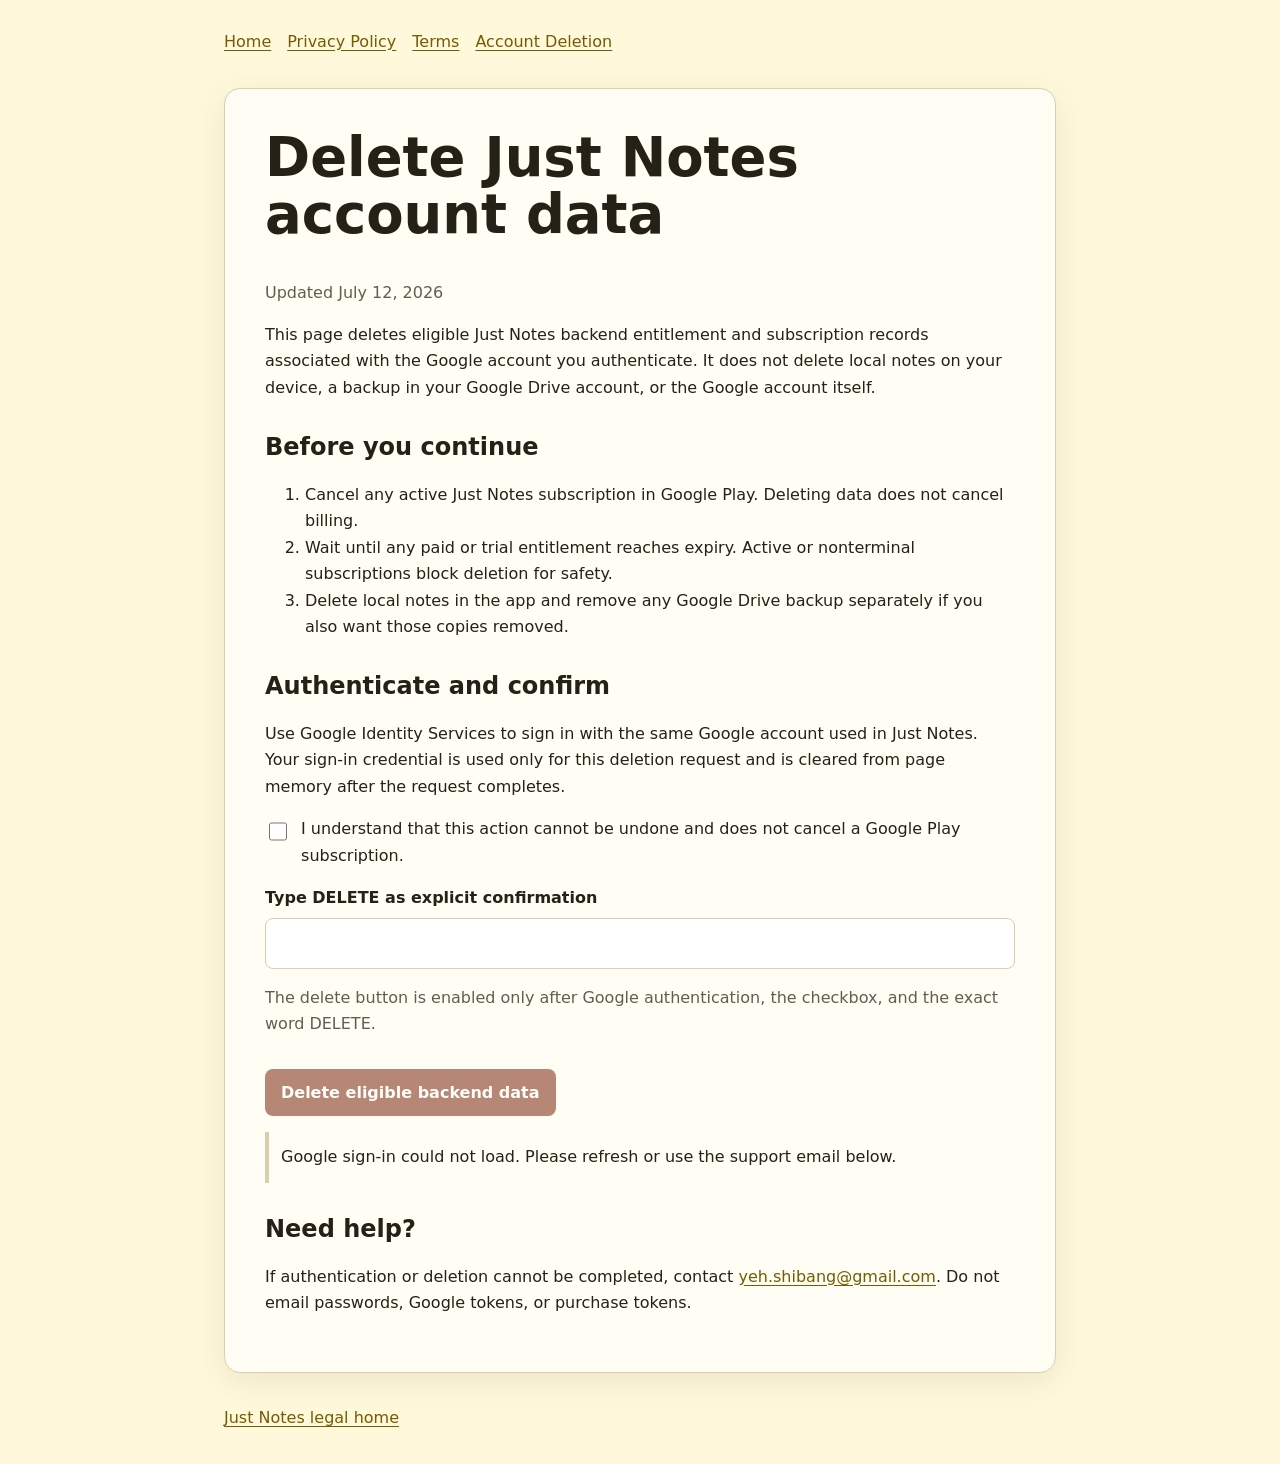
==== site/account-deletion/index.html @ 43fa4bcf "Publish Just Notes compliance pages" ====
<!doctype html>
<html lang="en">
<head>
  <meta charset="utf-8">
  <meta name="viewport" content="width=device-width, initial-scale=1">
  <meta name="referrer" content="no-referrer">
  <meta name="description" content="Secure Just Notes account-data deletion request.">
  <title>Account Deletion — Just Notes</title>
  <link rel="stylesheet" href="../styles.css">
  <script src="https://accounts.google.com/gsi/client" async defer></script>
  <script src="./delete-account.js" defer></script>
</head>
<body>
  <header><nav aria-label="Legal navigation"><a href="../">Home</a><a href="../privacy-policy/">Privacy Policy</a><a href="../terms-of-service/">Terms</a><a href="./">Account Deletion</a></nav></header>
  <main>
    <h1>Delete Just Notes account data</h1>
    <p class="updated">Updated July 12, 2026</p>
    <p>This page deletes eligible Just Notes backend entitlement and subscription records associated with the Google account you authenticate. It does not delete local notes on your device, a backup in your Google Drive account, or the Google account itself.</p>

    <h2>Before you continue</h2>
    <ol>
      <li>Cancel any active Just Notes subscription in Google Play. Deleting data does not cancel billing.</li>
      <li>Wait until any paid or trial entitlement reaches expiry. Active or nonterminal subscriptions block deletion for safety.</li>
      <li>Delete local notes in the app and remove any Google Drive backup separately if you also want those copies removed.</li>
    </ol>

    <h2>Authenticate and confirm</h2>
    <p>Use Google Identity Services to sign in with the same Google account used in Just Notes. Your sign-in credential is used only for this deletion request and is cleared from page memory after the request completes.</p>
    <div id="google-signin" aria-label="Sign in with Google"></div>

    <label class="check-row"><input id="understand" type="checkbox"> <span>I understand that this action cannot be undone and does not cancel a Google Play subscription.</span></label>
    <label for="confirmation">Type <strong>DELETE</strong> as explicit confirmation</label>
    <input id="confirmation" type="text" autocomplete="off" spellcheck="false" aria-describedby="confirmation-help">
    <p id="confirmation-help" class="muted">The delete button is enabled only after Google authentication, the checkbox, and the exact word DELETE.</p>
    <button id="delete-account" type="button" disabled>Delete eligible backend data</button>
    <p id="status" class="status" role="status" aria-live="polite">Sign in to begin.</p>

    <h2>Need help?</h2>
    <p>If authentication or deletion cannot be completed, contact <a href="mailto:yeh.shibang@gmail.com">yeh.shibang@gmail.com</a>. Do not email passwords, Google tokens, or purchase tokens.</p>
  </main>
  <footer><a href="../">Just Notes legal home</a></footer>
</body>
</html>
---- site/styles.css ----
:root {
  color-scheme: light dark;
  --paper: #fff8db;
  --surface: #fffdf4;
  --ink: #252117;
  --muted: #625d50;
  --accent: #755c00;
  --border: #d8cfae;
  --focus: #005fcc;
}

* { box-sizing: border-box; }

body {
  margin: 0;
  font-family: system-ui, -apple-system, BlinkMacSystemFont, "Segoe UI", sans-serif;
  line-height: 1.65;
  color: var(--ink);
  background: var(--paper);
}

a { color: var(--accent); text-underline-offset: 0.18em; }
a:focus-visible, button:focus-visible, input:focus-visible {
  outline: 3px solid var(--focus);
  outline-offset: 3px;
}

header, main, footer {
  width: min(52rem, calc(100% - 2rem));
  margin-inline: auto;
}

header { padding: 1.25rem 0 0.5rem; }
nav { display: flex; flex-wrap: wrap; gap: 0.5rem 1rem; }
nav a, .button, button {
  min-height: 44px;
  display: inline-flex;
  align-items: center;
}

main {
  margin-block: 1rem 2rem;
  padding: clamp(1.25rem, 4vw, 2.5rem);
  background: var(--surface);
  border: 1px solid var(--border);
  border-radius: 1rem;
  box-shadow: 0 0.5rem 2rem rgb(80 64 0 / 10%);
}

h1 { font-size: clamp(2rem, 8vw, 3.4rem); line-height: 1.05; margin-top: 0; }
h2 { margin-top: 2rem; line-height: 1.2; }
.eyebrow, .updated, .muted { color: var(--muted); }
.cards { display: grid; gap: 1rem; grid-template-columns: repeat(auto-fit, minmax(13rem, 1fr)); }
.card { padding: 1rem; border: 1px solid var(--border); border-radius: 0.75rem; }

label { display: block; margin: 1rem 0 0.4rem; font-weight: 650; }
input[type="text"] {
  width: 100%;
  min-height: 48px;
  padding: 0.7rem;
  border: 1px solid var(--border);
  border-radius: 0.5rem;
  font: inherit;
  background: Canvas;
  color: CanvasText;
}
.check-row { display: flex; gap: 0.7rem; align-items: flex-start; font-weight: 400; }
.check-row input { margin-top: 0.35rem; inline-size: 1.2rem; block-size: 1.2rem; }
button {
  margin-top: 1rem;
  padding: 0.65rem 1rem;
  border: 0;
  border-radius: 0.5rem;
  font: inherit;
  font-weight: 700;
  color: white;
  background: #7d270e;
  cursor: pointer;
}
button:disabled { opacity: 0.55; cursor: not-allowed; }
.status { min-height: 3rem; padding: 0.75rem; border-left: 4px solid var(--border); }
footer { padding-bottom: 2rem; color: var(--muted); }

@media (prefers-color-scheme: dark) {
  :root {
    --paper: #18160f;
    --surface: #232016;
    --ink: #f6efd8;
    --muted: #c9bea0;
    --accent: #f3d66c;
    --border: #564d34;
    --focus: #81b8ff;
  }
}
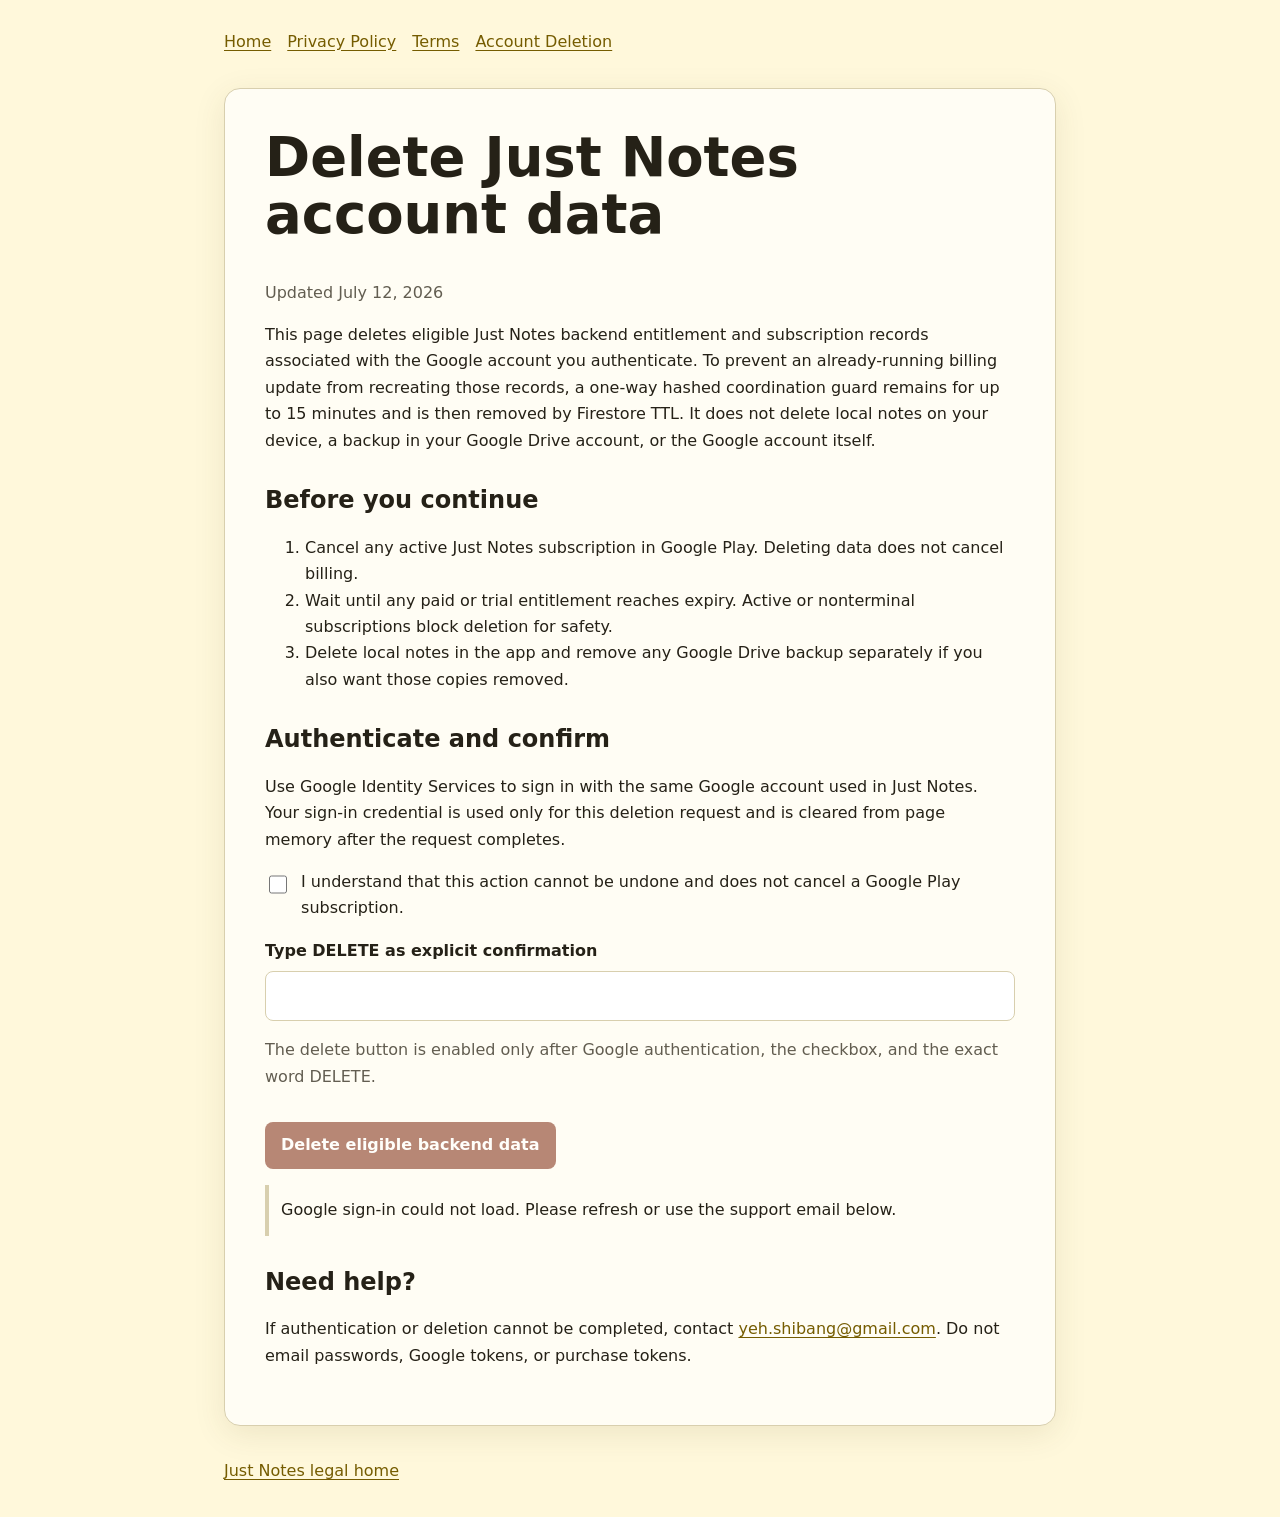
==== commit bdcadb40: "Close production compliance review gaps" ====
--- a/site/account-deletion/index.html
+++ b/site/account-deletion/index.html
@@ -15,7 +15,7 @@
   <main>
     <h1>Delete Just Notes account data</h1>
     <p class="updated">Updated July 12, 2026</p>
-    <p>This page deletes eligible Just Notes backend entitlement and subscription records associated with the Google account you authenticate. It does not delete local notes on your device, a backup in your Google Drive account, or the Google account itself.</p>
+    <p>This page deletes eligible Just Notes backend entitlement and subscription records associated with the Google account you authenticate. To prevent an already-running billing update from recreating those records, a one-way hashed coordination guard remains for up to 15 minutes and is then removed by Firestore TTL. It does not delete local notes on your device, a backup in your Google Drive account, or the Google account itself.</p>
 
     <h2>Before you continue</h2>
     <ol>
